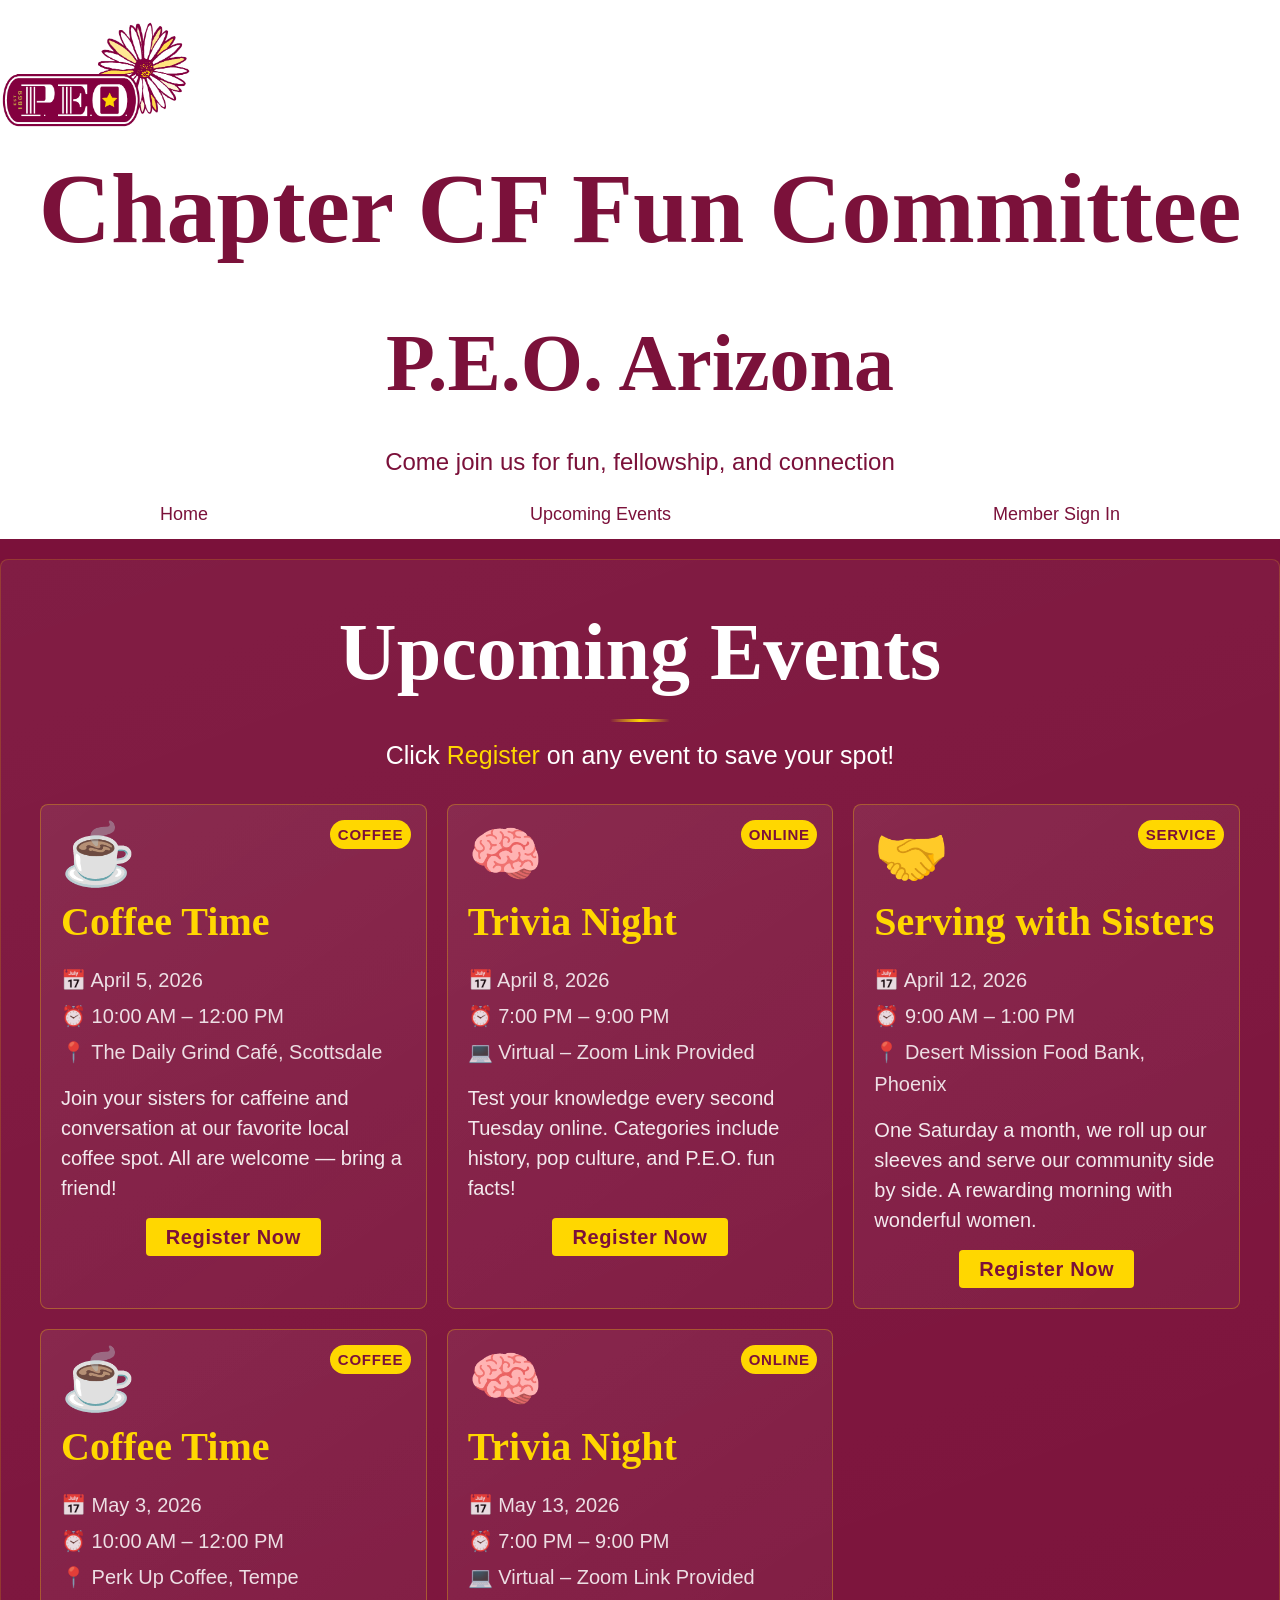
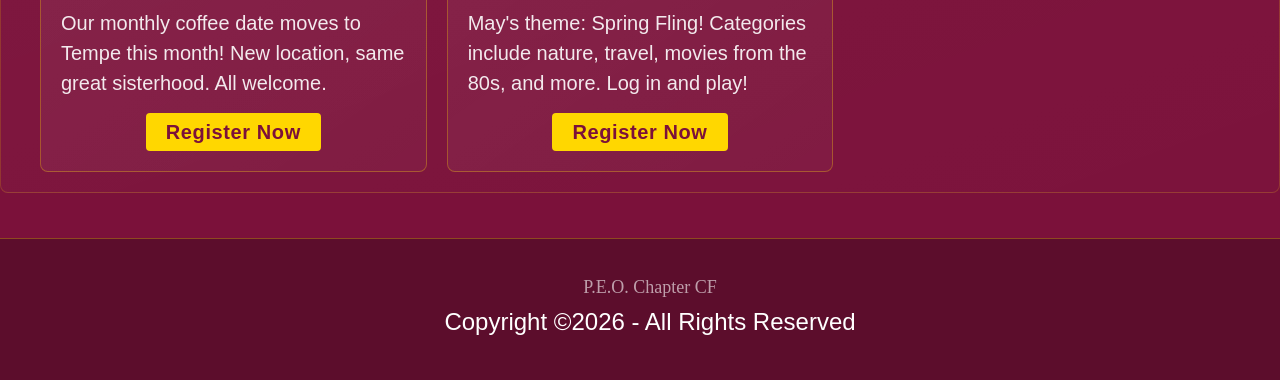
==== events.html @ 6aeb7ad1 "Initial commit" ====
<!DOCTYPE html>
<html lang="en">
    <head>
        <meta charset="utf-8">
        <title>P.E.O. Chapter CF - Events</title>
        <link href="styles.css" rel="stylesheet">
        <link href="events.css" rel="stylesheet">
        <meta author="Susan Davis">
    </head>
    <body>
        <header>
            <img src="Images/P.E.O. Primary Logo - PNG.png" alt="P.E.O. Logo">
            <h1>Chapter CF Fun Committee</h1>
            <h2>P.E.O. Arizona</h2>
            <p>Come join us for fun, fellowship, and connection</p>
            <nav>
                <ul>
                    <li><a href="index.html">Home</a></li>
                    <li><a href="#upcoming">Upcoming Events</a></li>
                    <li><a href="members.html">Member Sign In</a></li>
                </ul>
            </nav>
        </header>

        <main id="eventsMain">
            <section id="upcoming">
                <h2>Upcoming Events</h2>
                <p>Click <strong>Register</strong> on any event to save your spot!</p>

                <div class="events-grid">

                    <!-- Coffee Meetup -->
                    <article class="event-card" id="evt-coffee">
                        <div class="event-badge">Coffee</div>
                        <div class="event-icon">☕</div>
                        <h3>Coffee Time</h3>
                        <div class="event-meta">
                            <span class="event-date">📅 April 5, 2026</span>
                            <span class="event-time">⏰ 10:00 AM – 12:00 PM</span>
                            <span class="event-location">📍 The Daily Grind Café, Scottsdale</span>
                        </div>
                        <p class="event-desc">Join your sisters for caffeine and conversation at our favorite local coffee spot. All are welcome — bring a friend!</p>
                        <button class="register-btn" data-event="Coffee Time – April 5">Register Now</button>
                    </article>

                    <!-- Trivia Night -->
                    <article class="event-card" id="evt-trivia">
                        <div class="event-badge">Online</div>
                        <div class="event-icon">🧠</div>
                        <h3>Trivia Night</h3>
                        <div class="event-meta">
                            <span class="event-date">📅 April 8, 2026</span>
                            <span class="event-time">⏰ 7:00 PM – 9:00 PM</span>
                            <span class="event-location">💻 Virtual – Zoom Link Provided</span>
                        </div>
                        <p class="event-desc">Test your knowledge every second Tuesday online. Categories include history, pop culture, and P.E.O. fun facts!</p>
                        <button class="register-btn" data-event="Trivia Night – April 8">Register Now</button>
                    </article>

                    <!-- Serving Together -->
                    <article class="event-card" id="evt-serving">
                        <div class="event-badge">Service</div>
                        <div class="event-icon">🤝</div>
                        <h3>Serving with Sisters</h3>
                        <div class="event-meta">
                            <span class="event-date">📅 April 12, 2026</span>
                            <span class="event-time">⏰ 9:00 AM – 1:00 PM</span>
                            <span class="event-location">📍 Desert Mission Food Bank, Phoenix</span>
                        </div>
                        <p class="event-desc">One Saturday a month, we roll up our sleeves and serve our community side by side. A rewarding morning with wonderful women.</p>
                        <button class="register-btn" data-event="Serving with Sisters – April 12">Register Now</button>
                    </article>

                    <!-- Coffee Meetup May -->
                    <article class="event-card" id="evt-coffee2">
                        <div class="event-badge">Coffee</div>
                        <div class="event-icon">☕</div>
                        <h3>Coffee Time</h3>
                        <div class="event-meta">
                            <span class="event-date">📅 May 3, 2026</span>
                            <span class="event-time">⏰ 10:00 AM – 12:00 PM</span>
                            <span class="event-location">📍 Perk Up Coffee, Tempe</span>
                        </div>
                        <p class="event-desc">Our monthly coffee date moves to Tempe this month! New location, same great sisterhood. All welcome.</p>
                        <button class="register-btn" data-event="Coffee Time – May 3">Register Now</button>
                    </article>

                    <!-- Trivia Night May -->
                    <article class="event-card" id="evt-trivia2">
                        <div class="event-badge">Online</div>
                        <div class="event-icon">🧠</div>
                        <h3>Trivia Night</h3>
                        <div class="event-meta">
                            <span class="event-date">📅 May 13, 2026</span>
                            <span class="event-time">⏰ 7:00 PM – 9:00 PM</span>
                            <span class="event-location">💻 Virtual – Zoom Link Provided</span>
                        </div>
                        <p class="event-desc">May's theme: Spring Fling! Categories include nature, travel, movies from the 80s, and more. Log in and play!</p>
                        <button class="register-btn" data-event="Trivia Night – May 13">Register Now</button>
                    </article>

                </div>
            </section>
        </main>

        <!-- Registration Modal -->
        <div id="regModal" class="modal-overlay" aria-hidden="true">
            <div class="modal-box" role="dialog" aria-labelledby="modalTitle">
                <button class="modal-close" id="modalClose" aria-label="Close">&times;</button>
                <h2 id="modalTitle">Register for Event</h2>
                <p id="modalEventName" class="modal-event-name"></p>
                <form id="regForm" method="post" action="https://wp.zybooks.com/form-viewer.php">
                    <label for="regName">Name*</label>
                    <input type="text" id="regName" name="regName" required placeholder="First and last name">

                    <label for="regEmail">Email*</label>
                    <input type="email" id="regEmail" name="regEmail" required placeholder="you@domain.com">

                    <label for="regPhone">Phone</label>
                    <input type="tel" id="regPhone" name="regPhone" placeholder="Phone number">

                    <label for="regGuests">Number of Guests (including yourself)*</label>
                    <select id="regGuests" name="regGuests" required>
                        <option value="1" selected>1 – Just me</option>
                        <option value="2">2</option>
                        <option value="3">3</option>
                        <option value="4">4+</option>
                    </select>

                    <label for="regComments">Special notes or questions</label>
                    <textarea id="regComments" name="regComments" placeholder="Anything we should know?"></textarea>

                    <input type="hidden" id="regEventField" name="regEvent" value="">
                    <input type="submit" value="Complete Registration" id="regSubmit">
                </form>
            </div>
        </div>

        <footer>
            <p><span>P.E.O. Chapter CF</span> Copyright &copy;2026 - All Rights Reserved</p>
        </footer>

        <script src="events.js" defer></script>
    </body>
</html>
---- styles.css ----
/* http://meyerweb.com/eric/tools/css/reset/ 
   v2.0 | 20110126
   License: none (public domain)
*/

html, body, div, span, applet, object, iframe,
h1, h2, h3, h4, h5, h6, p, blockquote, pre,
a, abbr, acronym, address, big, cite, code,
del, dfn, em, img, ins, kbd, q, s, samp,
small, strike, strong, sub, sup, tt, var,
b, u, i, center,
dl, dt, dd, ol, ul, li,
fieldset, form, label, legend,
table, caption, tbody, tfoot, thead, tr, th, td,
article, aside, canvas, details, embed, 
figure, figcaption, footer, header, hgroup, 
menu, nav, output, ruby, section, summary,
time, mark, audio, video {
	margin: 0;
	padding: 0;
	border: 0;
	font-size: 100%;
	font: inherit;
	vertical-align: baseline;
}
/* HTML5 display-role reset for older browsers */
article, aside, details, figcaption, figure, 
footer, header, hgroup, menu, nav, section {
	display: block;
}
body {
	line-height: 1;
}
ol, ul {
	list-style: none;
}
blockquote, q {
	quotes: none;
}
blockquote:before, blockquote:after,
q:before, q:after {
	content: '';
	content: none;
}
table {
	border-collapse: collapse;
	border-spacing: 0;
}
body {
    line-height: 1;
}
ol, ul {
    list-style: none;
}
blockquote, q {
    quotes: none;
}
blockquote:before, blockquote:after,
q:before, q:after {
    content: '';
    content: none;
}
table {
    border-collapse: collapse;
    border-spacing: 0;
}

/*---------- CUSTOM CSS STYLES ----------*/
:root {
    font-size: 10px;
    --header-fonts: 'Georgia', 'Times New Roman', serif;
    --body-fonts: 'Arial', sans-serif;
    --burgundy: #7B113A;
    --gold: #FFD700;
    --lt-burgundy: #A8415B;
    --yellow: #FFF8BA;
    --black: #000000;
    --white: #ffffff;
}

/*---------- SMALL SCREEN / GLOBAL STYLES ----------*/

body {
    font-family: var(--body-fonts);
    background-color: light-dark(var(--burgundy), var(--black));
    color: light-dark(var(--white), var(--lt-burgundy));
    box-sizing: border-box;
    text-align: center;
    line-height: 1.6;
}

header {
    background-color: var(--white);
    color: var(--burgundy);
    padding: 2rem 0 0 0;
}

/* Decorative divider between tagline and nav */
.header-divider {
    display: flex;
    align-items: center;
    justify-content: center;
    gap: 1.2rem;
    margin: 1.2rem auto 0 auto;
    padding: 0 2rem;
    color: var(--lt-burgundy);
    font-size: 2rem;
}

.header-divider::before,
.header-divider::after {
    content: '';
    flex: 1;
    height: 1px;
    background: linear-gradient(to right, transparent, var(--lt-burgundy), transparent);
}

/* Gold underline accent on section headings inside main */
main section h2 {
    position: relative;
    display: inline-block;
    padding-bottom: 0.6rem;
    margin-bottom: 0.5rem;
}

main section h2::after {
    content: '';
    position: absolute;
    bottom: 0;
    left: 50%;
    transform: translateX(-50%);
    width: 6rem;
    height: 3px;
    background: linear-gradient(to right, transparent, var(--gold), transparent);
    border-radius: 2px;
}

main, footer{
    padding: 1rem;
    width: calc(100% - 2rem);
}

h1, h2, h3{
    font-family: var(--header-fonts);
    font-weight: bold;
    text-align: center;
    padding: 0 1rem;
}

h1 {
    font-size: 10rem;
    margin: 0 0 1rem 0;
}

h2{
    font-size: 8rem;
    margin: 0.75rem 0.25rem;
}

h3{
    font-size: 5rem;
    margin: 2rem 0.25rem 1rem 0.25rem;
}

nav{
    width: 100%;
    margin: 0 auto;
    border-top: 1px solid var(--lt-burgundy);
}

    nav ul {
        display: flex;
        flex-wrap: wrap;
        justify-content: center;
        width: 100%;
        padding: 4px 0;
        gap: 2px;
    }

    nav ul li {
        flex: 1 1 auto;
        min-width: 10rem;
    }


a{
    font-family: var(--body-fonts);
    font-size:  2rem;
    text-align: center;
    text-decoration: none;
}

nav a {
    display: block;
    color: var(--burgundy);
    padding: 0.6rem 0.4rem;
    font-size: 1.8rem;
    border-radius: 3px;
    transition: background-color 0.18s, color 0.18s;
}

nav a:hover, nav a:focus {
    background-color: var(--burgundy);
    color: var(--gold);
}

li a:first-of-type{
    border-top: none;
}

main {
    width: 100%;
    margin: 1rem auto;
    padding: 1rem 0;
    background-color: var(--burgundy);
}

img{
    display: block;
    align-items: left;
    width: 15%;
    height: 15%;
}

main a{
    background-color: var(--white);
    color: var(--burgundy);
    text-decoration: none;
    margin: 0 auto;
}

main a:hover {
    background-color: var(--burgundy);
    color: var(--gold);
}

section {
    background: linear-gradient(160deg, rgba(255,255,255,0.05) 0%, rgba(255,255,255,0.01) 100%);
    border: 1px solid rgba(255,215,0,0.18);
    border-radius: 8px;
    padding: 2.5rem 1.5rem;
    margin: 1rem auto;
}
/*---------- GAMES INTRO ----------*/

#gamesIntro {
    border: none;
    background: none;
    padding: 2rem 1rem 0.5rem;
}

#gamesIntro h2::after {
    width: 10rem;
}

#gamesIntro p {
    font-size: 2.6rem;
    color: rgba(255,255,255,0.88);
}

/*---------- GAME STYLES ----------*/

button {
    font-family: var(--body-fonts);
    font-size: 2rem;
    background-color: var(--white);
    color: var(--burgundy);
    border: none;
    padding: 0.75rem 2rem;
    margin: 1rem auto 0 auto;
    cursor: pointer;
    display: block;
    transition: background-color 0.2s, color 0.2s;
}

button:hover, button:focus {
    background-color: var(--burgundy);
    color: var(--gold);
}

/* Snake Eyes dice */
#random1, #random2 {
    display: inline-block;
    font-size: 8rem;
    line-height: 1;
    padding: 0 1rem;
    text-align: center;
}

#snakeEyesMsg {
    text-align: center;
    margin: 0.5rem auto;
    height: 1.5em;
    font-size: 3rem;
}

/* Magic 8-Ball */
#eightBall {
    width: 12rem;
    height: 12rem;
    background: radial-gradient(circle at 35% 35%, #444, #000);
    border-radius: 50%;
    color: var(--gold);
    font-family: var(--header-fonts);
    font-size: 6rem;
    font-weight: bold;
    line-height: 12rem;
    margin: 1rem auto;
    box-shadow: 0 4px 20px rgba(0,0,0,0.6);
    transition: transform 0.1s;
}

#eightBall.shaking {
    animation: shake 0.6s ease;
}

@keyframes shake {
    0%,100% { transform: rotate(0deg); }
    20%      { transform: rotate(-12deg) scale(1.05); }
    40%      { transform: rotate(12deg) scale(1.05); }
    60%      { transform: rotate(-8deg); }
    80%      { transform: rotate(8deg); }
}

#eightBallAnswer {
    font-size: 3rem !important;
    min-height: 2em;
    padding: 0.5rem !important;
}

/* Number Guessing */
#guessInput {
    display: block;
    width: 12rem;
    margin: 1rem auto;
    text-align: center;
    font-size: 3rem;
    height: 3.5rem;
    background-color: var(--white);
    border: 2px solid var(--gold);
    color: var(--black);
}

#guessResult, #guessCount {
    font-size: 2.5rem !important;
    min-height: 1.5em;
    padding: 0.25rem !important;
}

.game-btns {
    display: flex;
    justify-content: center;
    gap: 1rem;
    flex-wrap: wrap;
}

.game-btns button {
    margin: 0.5rem 0;
}

/* Coin Flip */
#coin {
    font-size: 9rem;
    line-height: 1;
    margin: 1rem auto;
    display: block;
    text-align: center;
}

#coin.flipping {
    animation: coinSpin 0.6s ease;
}

@keyframes coinSpin {
    0%   { transform: rotateY(0deg) scale(1); }
    50%  { transform: rotateY(540deg) scale(1.2); }
    100% { transform: rotateY(1080deg) scale(1); }
}

#coinResult {
    font-size: 3rem !important;
    min-height: 1.5em;
    padding: 0.25rem !important;
}

#coinScore {
    font-size: 2rem !important;
    color: rgba(255,255,255,0.75);
    padding: 0.5rem !important;
}
#contact {
    width: 100%;
    margin: 2rem auto 0 auto;
}

p {
    font-size: 2.4rem;
    line-height: 1.7;
    padding: 0.75rem 1rem;
    margin: 0 auto;
    max-width: 70ch;
}

/* ---- Contact Form ---- */
#contact h2 {
    margin-bottom: 0.5rem;
}

#contact > h3 {
    font-size: 3rem;
    font-family: var(--body-fonts);
    font-weight: normal;
    color: rgba(255,255,255,0.85);
    margin-bottom: 0.25rem;
}

#contact > p {
    font-size: 2rem;
    color: rgba(255,255,255,0.6);
    font-style: italic;
    padding: 0.25rem 1rem 1.5rem;
}

form {
    margin: 0 auto;
    max-width: 800px;
}

form div {
    background: rgba(0,0,0,0.15);
    border: 1px solid rgba(255,215,0,0.2);
    border-radius: 6px;
    padding: 2rem;
    margin-bottom: 1.5rem;
    text-align: left;
}

label {
    display: block;
    font-family: var(--body-fonts);
    font-size: 2rem;
    font-weight: bold;
    color: var(--gold);
    margin-top: 1.5rem;
    margin-bottom: 0.4rem;
    width: 100%;
    letter-spacing: 0.03em;
}

label:first-child {
    margin-top: 0;
}

input[type=text],
input[type=email],
input[type=tel],
select,
textarea {
    display: block;
    width: 100%;
    box-sizing: border-box;
    font-family: var(--body-fonts);
    font-size: 2rem;
    color: var(--black);
    background-color: var(--white);
    border: 2px solid transparent;
    border-bottom: 2px solid var(--yellow);
    padding: 0.6rem 0.8rem;
    border-radius: 4px;
    outline: none;
    transition: border-color 0.2s, box-shadow 0.2s;
}

input[type=text]:focus,
input[type=email]:focus,
input[type=tel]:focus,
select:focus,
textarea:focus {
    border-color: var(--gold);
    box-shadow: 0 0 0 2px rgba(255,215,0,0.25);
}

select {
    height: 4rem;
    cursor: pointer;
}

textarea {
    height: 8rem;
    resize: vertical;
    line-height: 1.5;
}

fieldset {
    border: 1px solid rgba(255,215,0,0.3);
    border-radius: 4px;
    padding: 1.25rem 1.5rem;
    margin-top: 1.5rem;
    width: 100%;
    box-sizing: border-box;
}

legend {
    font-family: var(--body-fonts);
    font-size: 2rem;
    font-weight: bold;
    color: var(--gold);
    padding: 0 0.5rem;
    letter-spacing: 0.03em;
}

.radio-group {
    display: flex;
    gap: 3rem;
    margin-top: 1rem;
    align-items: center;
    flex-wrap: wrap;
}

.radio-group input[type=radio] {
    display: inline-block;
    width: auto;
    height: auto;
    margin: 0;
    accent-color: var(--gold);
    cursor: pointer;
}

.radio-group label {
    display: inline-block;
    font-size: 2rem;
    font-weight: normal;
    color: var(--white);
    margin: 0 0 0 0.5rem;
    width: auto;
    cursor: pointer;
    letter-spacing: normal;
}

input[type=submit] {
    font-family: var(--body-fonts);
    font-size: 2rem;
    font-weight: bold;
    letter-spacing: 0.05em;
    display: block;
    width: 100%;
    background-color: var(--gold);
    color: var(--burgundy);
    border: none;
    padding: 1.25rem;
    margin-top: 1rem;
    border-radius: 4px;
    cursor: pointer;
    text-align: center;
    transition: background-color 0.2s, color 0.2s, transform 0.1s;
}

input[type=submit]:hover,
input[type=submit]:focus {
    background-color: var(--white);
    color: var(--burgundy);
    transform: translateY(-1px);
}

footer {
    text-align: center;
    background-color: rgba(0,0,0,0.25);
    border-top: 1px solid rgba(255,215,0,0.3);
    padding: 2rem 1rem 3rem;
    margin-top: 2rem;
    width: 100%;
}

footer .footer-motto {
    font-family: var(--header-fonts);
    font-style: italic;
    font-size: 2.4rem;
    color: var(--gold);
    margin-bottom: 1.2rem;
    letter-spacing: 0.04em;
}

footer .footer-divider {
    width: 6rem;
    height: 1px;
    background: linear-gradient(to right, transparent, rgba(255,215,0,0.5), transparent);
    margin: 1rem auto;
    border: none;
}

footer span {
    display: block;
    font-size: 1.8rem;
    font-family: var(--header-fonts);
    color: rgba(255,255,255,0.6);
    margin-top: 0.5rem;
}



/*---------- MEDIUM SCREEN STYLES ----------*/
@media screen and (min-width: 525px){
    nav{
        border: none;
    }

    nav ul {
        justify-content: center;
    }
}

/*---------- LARGE SCREEN STYLES ----------*/
@media screen and (min-width: 800px) {
    main {
        display: block;
        padding: 1.5rem;
    }

    /* Games intro — full width, centered */
    #gamesIntro {
        max-width: 700px;
        margin: 0 auto 1.5rem auto;
        border: none;
        background: none;
    }

    /* 2-column grid for the four game cards */
    .games-grid {
        display: grid;
        grid-template-columns: 1fr 1fr;
        gap: 1.5rem;
        margin-bottom: 2rem;
    }

    .games-grid section {
        margin: 0;
    }

    section {
        margin: 0 0 1.5rem 0;
    }

    form {
        display: block;
        margin: 0 auto;
        max-width: 800px;
    }

    form div {
        padding: 2rem;
    }

    .radio-group {
        gap: 4rem;
    }

    #mySubmit {
        width: auto;
        min-width: 200px;
        padding: 1.25rem 4rem;
        margin-left: auto;
    }
}
---- events.css ----
/* ========== EVENTS PAGE STYLES ========== */

#eventsMain {
    width: 100%;
    margin: 1rem auto;
    padding: 1rem 0;
    background-color: var(--burgundy);
}

#upcoming {
    padding: 2rem 1rem;
}

#upcoming > p {
    font-size: 2.5rem;
    margin-bottom: 2rem;
}

#upcoming > p strong {
    color: var(--gold);
}

/* ---- Events Grid ---- */
.events-grid {
    display: grid;
    grid-template-columns: 1fr;
    gap: 2rem;
    max-width: 1200px;
    margin: 0 auto;
    padding: 0 1rem;
}

/* ---- Event Card ---- */
.event-card {
    background: linear-gradient(145deg, rgba(255,255,255,0.07) 0%, rgba(255,255,255,0.03) 100%);
    border: 1px solid rgba(255, 215, 0, 0.3);
    border-radius: 8px;
    padding: 2rem;
    position: relative;
    text-align: left;
    transition: transform 0.2s ease, border-color 0.2s ease, box-shadow 0.2s ease;
}

.event-card:hover {
    transform: translateY(-3px);
    border-color: var(--gold);
    box-shadow: 0 6px 24px rgba(0,0,0,0.4);
}

.event-badge {
    position: absolute;
    top: 1.5rem;
    right: 1.5rem;
    background-color: var(--gold);
    color: var(--burgundy);
    font-family: var(--body-fonts);
    font-size: 1.5rem;
    font-weight: bold;
    padding: 0.25rem 0.75rem;
    border-radius: 20px;
    letter-spacing: 0.05em;
    text-transform: uppercase;
}

.event-icon {
    font-size: 6rem;
    margin-bottom: 0.5rem;
    line-height: 1;
}

.event-card h3 {
    text-align: left;
    font-size: 4.5rem;
    margin: 0.5rem 0 1rem 0;
    color: var(--gold);
    padding: 0;
}

.event-meta {
    display: flex;
    flex-direction: column;
    gap: 0.4rem;
    margin-bottom: 1.5rem;
}

.event-meta span {
    font-family: var(--body-fonts);
    font-size: 2rem;
    color: rgba(255,255,255,0.85);
}

.event-desc {
    font-size: 2rem !important;
    color: rgba(255,255,255,0.9);
    line-height: 1.5;
    margin-bottom: 1.5rem !important;
    padding: 0 !important;
}

/* ---- Register Button ---- */
.register-btn {
    font-family: var(--body-fonts);
    font-size: 2rem;
    background-color: var(--gold);
    color: var(--burgundy);
    border: none;
    padding: 0.75rem 2rem;
    border-radius: 4px;
    cursor: pointer;
    font-weight: bold;
    letter-spacing: 0.03em;
    transition: background-color 0.2s ease, color 0.2s ease, transform 0.1s ease;
}

.register-btn:hover, .register-btn:focus {
    background-color: var(--white);
    color: var(--burgundy);
    transform: scale(1.03);
    outline: 2px solid var(--gold);
}

/* ---- Modal Overlay ---- */
.modal-overlay {
    display: none;
    position: fixed;
    inset: 0;
    background: rgba(0,0,0,0.75);
    z-index: 1000;
    align-items: center;
    justify-content: center;
    padding: 1rem;
}

.modal-overlay.active {
    display: flex;
}

.modal-box {
    background-color: var(--burgundy);
    border: 2px solid var(--gold);
    border-radius: 8px;
    padding: 3rem 2.5rem;
    width: 100%;
    max-width: 560px;
    max-height: 90vh;
    overflow-y: auto;
    position: relative;
    text-align: left;
}

.modal-close {
    position: absolute;
    top: 1rem;
    right: 1.5rem;
    background: none;
    border: none;
    color: var(--white);
    font-size: 5rem;
    line-height: 1;
    cursor: pointer;
    transition: color 0.2s;
}

.modal-close:hover {
    color: var(--gold);
}

.modal-box h2 {
    color: var(--gold);
    font-size: 5rem;
    margin-bottom: 0.5rem;
    padding: 0;
}

.modal-event-name {
    font-size: 2.5rem !important;
    color: rgba(255,255,255,0.8);
    font-style: italic;
    margin-bottom: 2rem !important;
    padding: 0 !important;
    border-bottom: 1px solid rgba(255,215,0,0.3);
    padding-bottom: 1rem !important;
}

.modal-box label {
    font-size: 2rem;
    color: var(--white);
    margin-top: 1.5rem;
    display: block;
    width: 100%;
}

.modal-box input[type=text],
.modal-box input[type=email],
.modal-box input[type=tel],
.modal-box select,
.modal-box textarea {
    display: block;
    width: 100%;
    background-color: var(--white);
    border: 2px solid var(--yellow);
    font-size: 2rem;
    box-sizing: border-box;
    margin-top: 0.25rem;
}

.modal-box input[type=text],
.modal-box input[type=email],
.modal-box input[type=tel] {
    height: 2.5rem;
}

.modal-box select {
    height: 3rem;
}

.modal-box textarea {
    height: 5rem;
    resize: vertical;
}

#regSubmit {
    font-family: var(--body-fonts);
    font-size: 2rem;
    display: block;
    width: 100%;
    background-color: var(--gold);
    color: var(--burgundy);
    font-weight: bold;
    padding: 1rem;
    margin-top: 2rem;
    border: none;
    border-radius: 4px;
    cursor: pointer;
    transition: background-color 0.2s, color 0.2s;
}

#regSubmit:hover, #regSubmit:focus {
    background-color: var(--white);
    color: var(--burgundy);
}

/* ========== MEDIUM SCREENS ========== */
@media screen and (min-width: 525px) {
    .events-grid {
        grid-template-columns: 1fr 1fr;
    }
}

/* ========== LARGE SCREENS ========== */
@media screen and (min-width: 800px) {
    #eventsMain {
        display: block;
    }

    .events-grid {
        grid-template-columns: 1fr 1fr 1fr;
    }

    .event-card h3 {
        font-size: 4rem;
    }
}
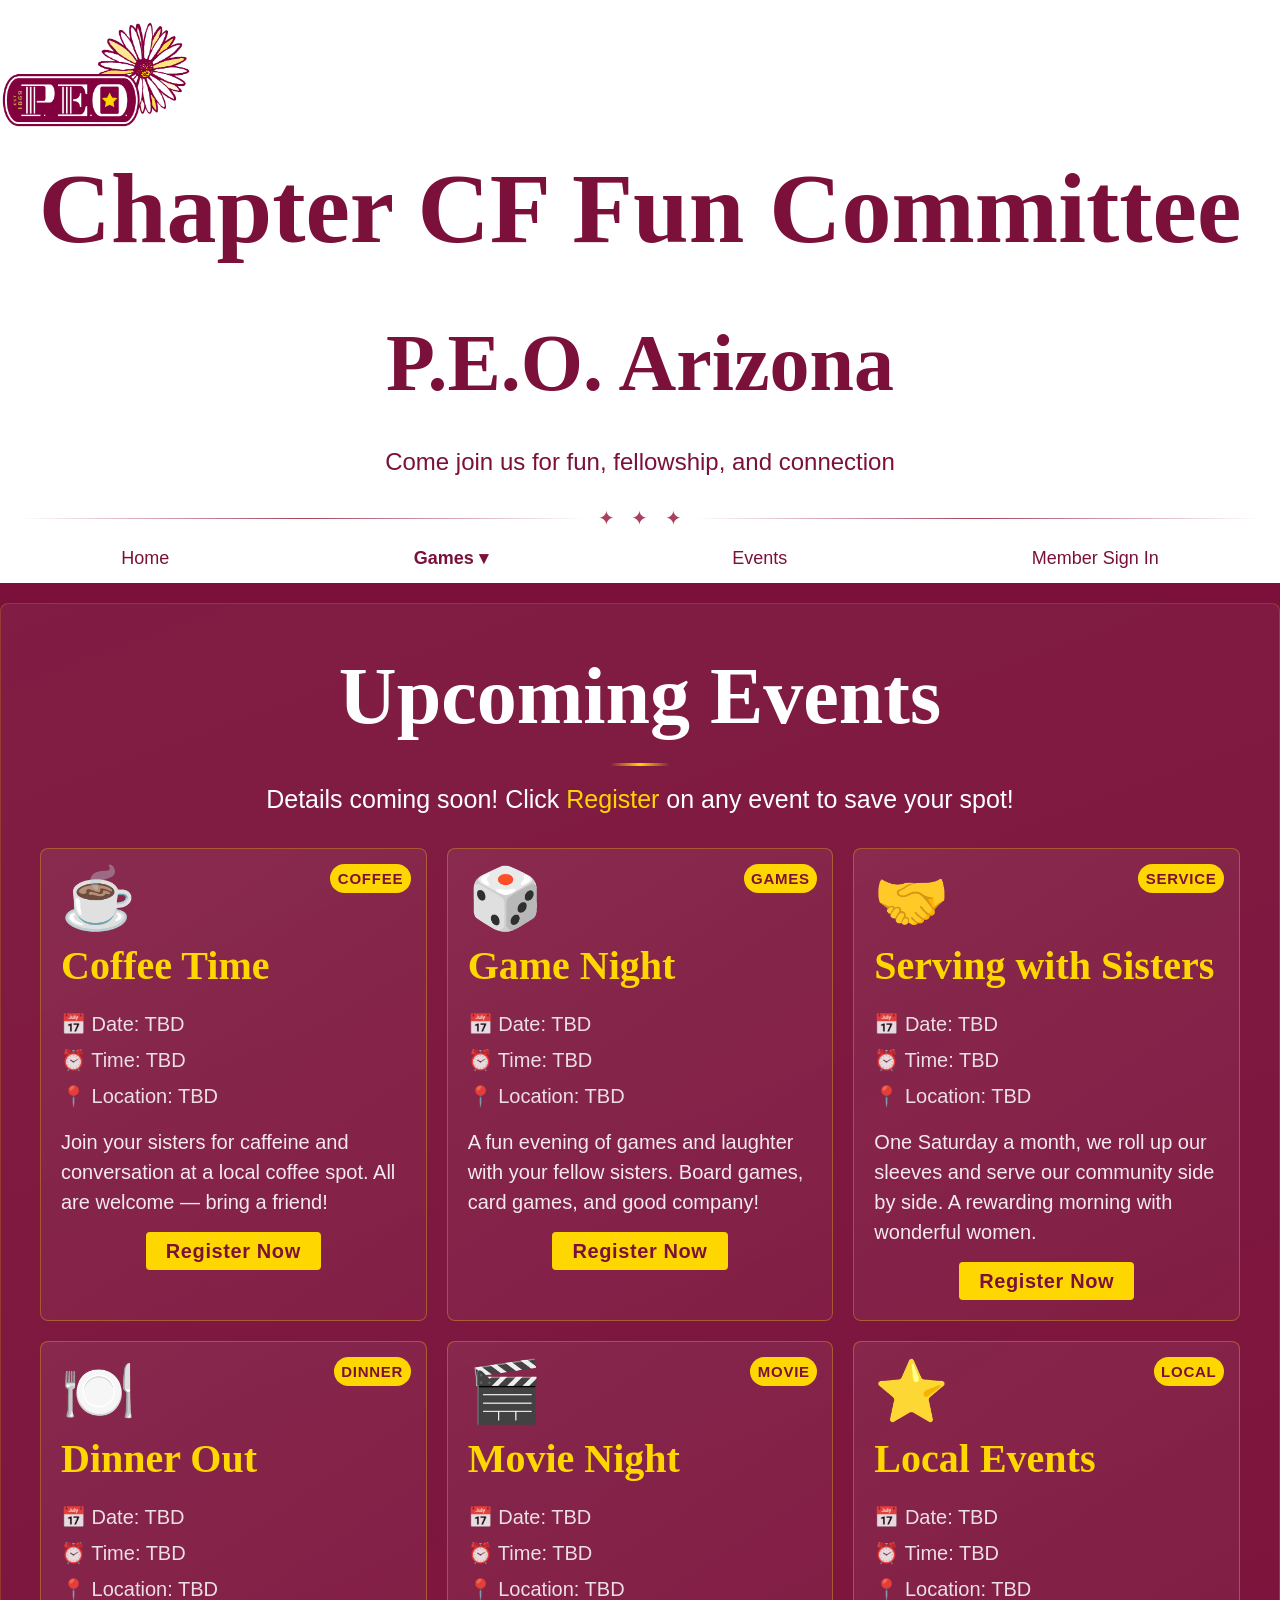
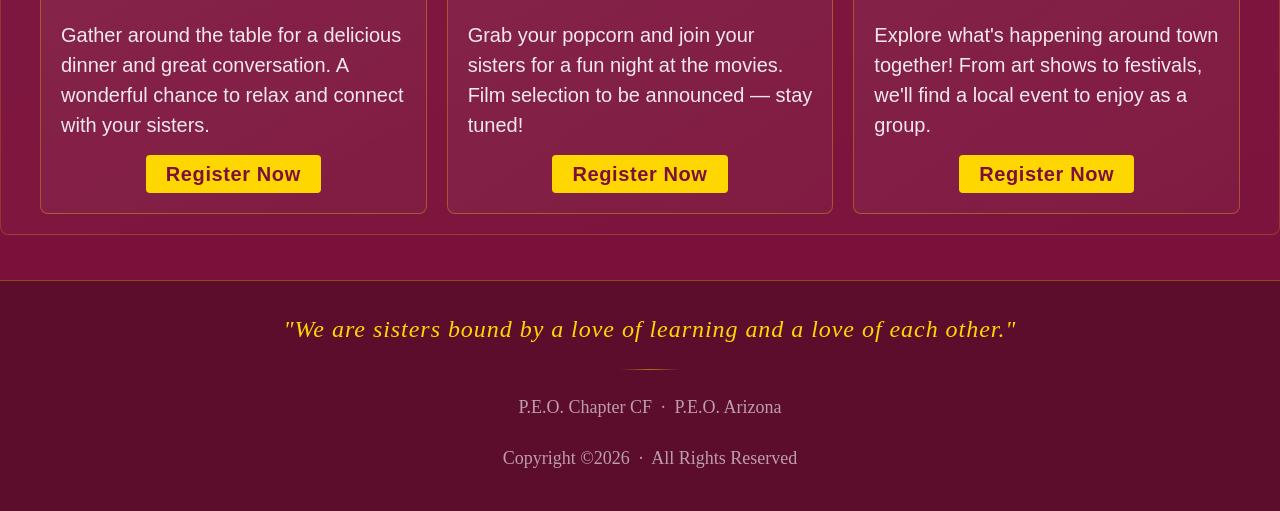
==== commit 74f9c966: "PEO Updates" ====
--- a/events.html
+++ b/events.html
@@ -13,10 +13,23 @@
             <h1>Chapter CF Fun Committee</h1>
             <h2>P.E.O. Arizona</h2>
             <p>Come join us for fun, fellowship, and connection</p>
-            <nav>
+            <div class="header-divider" aria-hidden="true">✦ &nbsp; ✦ &nbsp; ✦</div>
+                        <nav>
                 <ul>
                     <li><a href="index.html">Home</a></li>
-                    <li><a href="#upcoming">Upcoming Events</a></li>
+                    <li class="nav-dropdown">
+                        <a href="index.html#gamesIntro" class="nav-parent">Games ▾</a>
+                        <ul class="nav-submenu">
+                            <li><a href="index.html#snakeEyes">Snake Eyes</a></li>
+                            <li><a href="index.html#magic8">Magic 8-Ball</a></li>
+                            <li><a href="index.html#guessing">Number Guess</a></li>
+                            <li><a href="index.html#coinFlip">Coin Flip</a></li>
+                            <li><a href="index.html#sudoku">Sudoku</a></li>
+                            <li><a href="mahjong.html">Mahjong</a></li>
+                            <li><a href="chess.html">Chess</a></li>
+                        </ul>
+                    </li>
+                    <li><a href="events.html">Events</a></li>
                     <li><a href="members.html">Member Sign In</a></li>
                 </ul>
             </nav>
@@ -25,36 +38,36 @@
         <main id="eventsMain">
             <section id="upcoming">
                 <h2>Upcoming Events</h2>
-                <p>Click <strong>Register</strong> on any event to save your spot!</p>
+                <p>Details coming soon! Click <strong>Register</strong> on any event to save your spot!</p>
 
                 <div class="events-grid">
 
-                    <!-- Coffee Meetup -->
+                    <!-- Coffee Time -->
                     <article class="event-card" id="evt-coffee">
                         <div class="event-badge">Coffee</div>
                         <div class="event-icon">☕</div>
                         <h3>Coffee Time</h3>
                         <div class="event-meta">
-                            <span class="event-date">📅 April 5, 2026</span>
-                            <span class="event-time">⏰ 10:00 AM – 12:00 PM</span>
-                            <span class="event-location">📍 The Daily Grind Café, Scottsdale</span>
+                            <span class="event-date">📅 Date: TBD</span>
+                            <span class="event-time">⏰ Time: TBD</span>
+                            <span class="event-location">📍 Location: TBD</span>
                         </div>
-                        <p class="event-desc">Join your sisters for caffeine and conversation at our favorite local coffee spot. All are welcome — bring a friend!</p>
-                        <button class="register-btn" data-event="Coffee Time – April 5">Register Now</button>
+                        <p class="event-desc">Join your sisters for caffeine and conversation at a local coffee spot. All are welcome — bring a friend!</p>
+                        <button class="register-btn" data-event="Coffee Time">Register Now</button>
                     </article>
 
-                    <!-- Trivia Night -->
-                    <article class="event-card" id="evt-trivia">
-                        <div class="event-badge">Online</div>
-                        <div class="event-icon">🧠</div>
-                        <h3>Trivia Night</h3>
+                    <!-- Game Night -->
+                    <article class="event-card" id="evt-gamenight">
+                        <div class="event-badge">Games</div>
+                        <div class="event-icon">🎲</div>
+                        <h3>Game Night</h3>
                         <div class="event-meta">
-                            <span class="event-date">📅 April 8, 2026</span>
-                            <span class="event-time">⏰ 7:00 PM – 9:00 PM</span>
-                            <span class="event-location">💻 Virtual – Zoom Link Provided</span>
+                            <span class="event-date">📅 Date: TBD</span>
+                            <span class="event-time">⏰ Time: TBD</span>
+                            <span class="event-location">📍 Location: TBD</span>
                         </div>
-                        <p class="event-desc">Test your knowledge every second Tuesday online. Categories include history, pop culture, and P.E.O. fun facts!</p>
-                        <button class="register-btn" data-event="Trivia Night – April 8">Register Now</button>
+                        <p class="event-desc">A fun evening of games and laughter with your fellow sisters. Board games, card games, and good company!</p>
+                        <button class="register-btn" data-event="Game Night">Register Now</button>
                     </article>
 
                     <!-- Serving Together -->
@@ -63,40 +76,54 @@
                         <div class="event-icon">🤝</div>
                         <h3>Serving with Sisters</h3>
                         <div class="event-meta">
-                            <span class="event-date">📅 April 12, 2026</span>
-                            <span class="event-time">⏰ 9:00 AM – 1:00 PM</span>
-                            <span class="event-location">📍 Desert Mission Food Bank, Phoenix</span>
+                            <span class="event-date">📅 Date: TBD</span>
+                            <span class="event-time">⏰ Time: TBD</span>
+                            <span class="event-location">📍 Location: TBD</span>
                         </div>
                         <p class="event-desc">One Saturday a month, we roll up our sleeves and serve our community side by side. A rewarding morning with wonderful women.</p>
-                        <button class="register-btn" data-event="Serving with Sisters – April 12">Register Now</button>
+                        <button class="register-btn" data-event="Serving with Sisters">Register Now</button>
                     </article>
 
-                    <!-- Coffee Meetup May -->
-                    <article class="event-card" id="evt-coffee2">
-                        <div class="event-badge">Coffee</div>
-                        <div class="event-icon">☕</div>
-                        <h3>Coffee Time</h3>
+                    <!-- Dinner -->
+                    <article class="event-card" id="evt-dinner">
+                        <div class="event-badge">Dinner</div>
+                        <div class="event-icon">🍽️</div>
+                        <h3>Dinner Out</h3>
                         <div class="event-meta">
-                            <span class="event-date">📅 May 3, 2026</span>
-                            <span class="event-time">⏰ 10:00 AM – 12:00 PM</span>
-                            <span class="event-location">📍 Perk Up Coffee, Tempe</span>
+                            <span class="event-date">📅 Date: TBD</span>
+                            <span class="event-time">⏰ Time: TBD</span>
+                            <span class="event-location">📍 Location: TBD</span>
                         </div>
-                        <p class="event-desc">Our monthly coffee date moves to Tempe this month! New location, same great sisterhood. All welcome.</p>
-                        <button class="register-btn" data-event="Coffee Time – May 3">Register Now</button>
+                        <p class="event-desc">Gather around the table for a delicious dinner and great conversation. A wonderful chance to relax and connect with your sisters.</p>
+                        <button class="register-btn" data-event="Dinner Out">Register Now</button>
                     </article>
 
-                    <!-- Trivia Night May -->
-                    <article class="event-card" id="evt-trivia2">
-                        <div class="event-badge">Online</div>
-                        <div class="event-icon">🧠</div>
-                        <h3>Trivia Night</h3>
+                    <!-- Movie -->
+                    <article class="event-card" id="evt-movie">
+                        <div class="event-badge">Movie</div>
+                        <div class="event-icon">🎬</div>
+                        <h3>Movie Night</h3>
                         <div class="event-meta">
-                            <span class="event-date">📅 May 13, 2026</span>
-                            <span class="event-time">⏰ 7:00 PM – 9:00 PM</span>
-                            <span class="event-location">💻 Virtual – Zoom Link Provided</span>
+                            <span class="event-date">📅 Date: TBD</span>
+                            <span class="event-time">⏰ Time: TBD</span>
+                            <span class="event-location">📍 Location: TBD</span>
                         </div>
-                        <p class="event-desc">May's theme: Spring Fling! Categories include nature, travel, movies from the 80s, and more. Log in and play!</p>
-                        <button class="register-btn" data-event="Trivia Night – May 13">Register Now</button>
+                        <p class="event-desc">Grab your popcorn and join your sisters for a fun night at the movies. Film selection to be announced — stay tuned!</p>
+                        <button class="register-btn" data-event="Movie Night">Register Now</button>
+                    </article>
+
+                    <!-- Local Events -->
+                    <article class="event-card" id="evt-local">
+                        <div class="event-badge">Local</div>
+                        <div class="event-icon">⭐</div>
+                        <h3>Local Events</h3>
+                        <div class="event-meta">
+                            <span class="event-date">📅 Date: TBD</span>
+                            <span class="event-time">⏰ Time: TBD</span>
+                            <span class="event-location">📍 Location: TBD</span>
+                        </div>
+                        <p class="event-desc">Explore what's happening around town together! From art shows to festivals, we'll find a local event to enjoy as a group.</p>
+                        <button class="register-btn" data-event="Local Events">Register Now</button>
                     </article>
 
                 </div>
@@ -137,7 +164,10 @@
         </div>
 
         <footer>
-            <p><span>P.E.O. Chapter CF</span> Copyright &copy;2026 - All Rights Reserved</p>
+            <p class="footer-motto">"We are sisters bound by a love of learning and a love of each other."</p>
+            <hr class="footer-divider" aria-hidden="true">
+            <p><span>P.E.O. Chapter CF &nbsp;·&nbsp; P.E.O. Arizona</span></p>
+            <p><span>Copyright &copy;2026 &nbsp;·&nbsp; All Rights Reserved</span></p>
         </footer>
 
         <script src="events.js" defer></script>
--- a/styles.css
+++ b/styles.css
@@ -162,25 +162,87 @@
     margin: 2rem 0.25rem 1rem 0.25rem;
 }
 
-nav{
+nav {
     width: 100%;
     margin: 0 auto;
     border-top: 1px solid var(--lt-burgundy);
 }
 
-    nav ul {
-        display: flex;
-        flex-wrap: wrap;
-        justify-content: center;
-        width: 100%;
-        padding: 4px 0;
-        gap: 2px;
-    }
-
-    nav ul li {
-        flex: 1 1 auto;
-        min-width: 10rem;
-    }
+nav > ul {
+    display: flex;
+    flex-wrap: wrap;
+    justify-content: center;
+    width: 100%;
+    padding: 4px 0;
+    gap: 2px;
+    list-style: none;
+}
+
+nav > ul > li {
+    flex: 1 1 auto;
+    min-width: 10rem;
+    position: relative;
+}
+
+/* Dropdown trigger */
+.nav-dropdown > .nav-parent {
+    display: block;
+    color: var(--burgundy);
+    padding: 0.6rem 0.4rem;
+    font-size: 1.8rem;
+    font-weight: bold;
+    border-radius: 3px;
+    cursor: pointer;
+    transition: background-color 0.18s, color 0.18s;
+}
+
+.nav-dropdown:hover > .nav-parent,
+.nav-dropdown:focus-within > .nav-parent {
+    background-color: var(--burgundy);
+    color: var(--gold);
+}
+
+/* Submenu */
+.nav-submenu {
+    display: none;
+    position: absolute;
+    top: 100%;
+    left: 50%;
+    transform: translateX(-50%);
+    background-color: var(--white);
+    border: 1px solid rgba(123,17,58,0.3);
+    border-radius: 6px;
+    box-shadow: 0 6px 20px rgba(0,0,0,0.25);
+    min-width: 16rem;
+    z-index: 100;
+    list-style: none;
+    padding: 0.4rem 0;
+}
+
+.nav-dropdown:hover .nav-submenu,
+.nav-dropdown:focus-within .nav-submenu {
+    display: block;
+}
+
+.nav-submenu li a {
+    display: block;
+    color: var(--burgundy);
+    font-size: 1.8rem;
+    padding: 0.6rem 1.4rem;
+    text-align: left;
+    border-radius: 0;
+    white-space: nowrap;
+    transition: background-color 0.15s, color 0.15s;
+}
+
+.nav-submenu li a:hover,
+.nav-submenu li a:focus {
+    background-color: var(--burgundy);
+    color: var(--gold);
+}
+
+.nav-submenu li:first-child a { border-radius: 6px 6px 0 0; }
+.nav-submenu li:last-child  a { border-radius: 0 0 6px 6px; }
 
 
 a{
@@ -381,6 +443,200 @@
     font-size: 3rem !important;
     min-height: 1.5em;
     padding: 0.25rem !important;
+}
+
+
+
+/* ---- Hangman ---- */
+#hangmanDrawing {
+    margin: 0.5rem auto;
+    width: 12rem;
+}
+
+#hangmanSvg {
+    width: 100%;
+    height: auto;
+    color: var(--white);
+    display: block;
+}
+
+#hangmanWord {
+    display: flex;
+    justify-content: center;
+    flex-wrap: wrap;
+    gap: 0.6rem;
+    margin: 1rem auto 0.5rem;
+}
+
+.hm-letter {
+    display: inline-block;
+    width: 2.8rem;
+    height: 3.2rem;
+    border-bottom: 3px solid var(--gold);
+    text-align: center;
+    font-size: 2.4rem;
+    font-family: var(--header-fonts);
+    font-weight: bold;
+    color: var(--white);
+    line-height: 3.2rem;
+    text-transform: uppercase;
+}
+
+#hangmanHint {
+    font-size: 1.8rem;
+    color: rgba(255,215,0,0.75);
+    font-style: italic;
+    margin-bottom: 0.25rem;
+    min-height: 1.5em;
+}
+
+#hangmanMsg {
+    font-size: 2.4rem !important;
+    font-weight: bold;
+    min-height: 1.5em;
+    padding: 0.25rem !important;
+}
+
+#hangmanKeyboard {
+    display: flex;
+    flex-wrap: wrap;
+    justify-content: center;
+    gap: 0.4rem;
+    max-width: 34rem;
+    margin: 1rem auto 0.75rem;
+}
+
+.hm-key {
+    font-family: var(--body-fonts);
+    font-size: 1.8rem;
+    font-weight: bold;
+    width: 3.2rem;
+    height: 3.2rem;
+    padding: 0;
+    display: flex;
+    align-items: center;
+    justify-content: center;
+    background-color: var(--white);
+    color: var(--burgundy);
+    border: none;
+    border-radius: 4px;
+    cursor: pointer;
+    transition: background-color 0.15s, color 0.15s, opacity 0.15s;
+    margin: 0;
+}
+
+.hm-key:hover:not(:disabled) {
+    background-color: var(--burgundy);
+    color: var(--gold);
+}
+
+.hm-key:disabled {
+    opacity: 0.3;
+    cursor: not-allowed;
+}
+
+.hm-key.hm-correct {
+    background-color: #4a9e5c;
+    color: var(--white);
+}
+
+.hm-key.hm-wrong {
+    background-color: #c0392b;
+    color: var(--white);
+}
+
+/* ---- Sudoku ---- */
+#sudokuControls {
+    display: flex;
+    align-items: center;
+    justify-content: center;
+    gap: 1rem;
+    margin: 0.5rem auto 1rem;
+    flex-wrap: wrap;
+}
+
+#sudokuControls label {
+    font-size: 2rem;
+    font-weight: bold;
+    color: var(--gold);
+    margin: 0;
+    width: auto;
+    display: inline;
+}
+
+#sudokuControls select {
+    width: auto;
+    font-size: 2rem;
+    height: auto;
+    padding: 0.4rem 0.8rem;
+    border-radius: 4px;
+    background-color: var(--white);
+    border: 2px solid var(--gold);
+    color: var(--black);
+    cursor: pointer;
+    display: inline;
+}
+
+#sudokuGrid {
+    display: grid;
+    grid-template-columns: repeat(9, 1fr);
+    gap: 2px;
+    max-width: 36rem;
+    margin: 0 auto 0.5rem;
+    border: 3px solid var(--gold);
+    padding: 2px;
+    background-color: var(--gold);
+}
+
+#sudokuGrid input {
+    width: 100%;
+    aspect-ratio: 1;
+    text-align: center;
+    font-size: 2rem;
+    font-family: var(--header-fonts);
+    font-weight: bold;
+    border: 1px solid rgba(255,215,0,0.3);
+    background-color: rgba(255,255,255,0.92);
+    color: var(--burgundy);
+    padding: 0;
+    box-sizing: border-box;
+    outline: none;
+    transition: background-color 0.15s;
+    -moz-appearance: textfield;
+}
+
+#sudokuGrid input::-webkit-inner-spin-button,
+#sudokuGrid input::-webkit-outer-spin-button { -webkit-appearance: none; }
+
+#sudokuGrid input:focus {
+    background-color: var(--yellow);
+}
+
+#sudokuGrid input.given {
+    background-color: rgba(123,17,58,0.12);
+    color: var(--black);
+    font-weight: bold;
+    cursor: default;
+}
+
+#sudokuGrid input.error {
+    background-color: rgba(220,50,50,0.25);
+    color: #8B0000;
+}
+
+#sudokuGrid input.correct {
+    background-color: rgba(50,180,50,0.2);
+}
+
+/* Thick borders for 3x3 box separation */
+#sudokuGrid input.border-right  { border-right:  2px solid var(--burgundy); }
+#sudokuGrid input.border-bottom { border-bottom: 2px solid var(--burgundy); }
+
+#sudokuMsg {
+    font-size: 2.5rem !important;
+    min-height: 1.5em;
+    padding: 0.25rem !important;
+    font-weight: bold;
 }
 
 #coinScore {
--- a/events.css
+++ b/events.css
@@ -211,7 +211,10 @@
 }
 
 .modal-box select {
-    height: 3rem;
+    height: auto;
+    padding: 0.6rem 0.8rem;
+    font-family: var(--body-fonts);
+    font-size: 2rem;
 }
 
 .modal-box textarea {
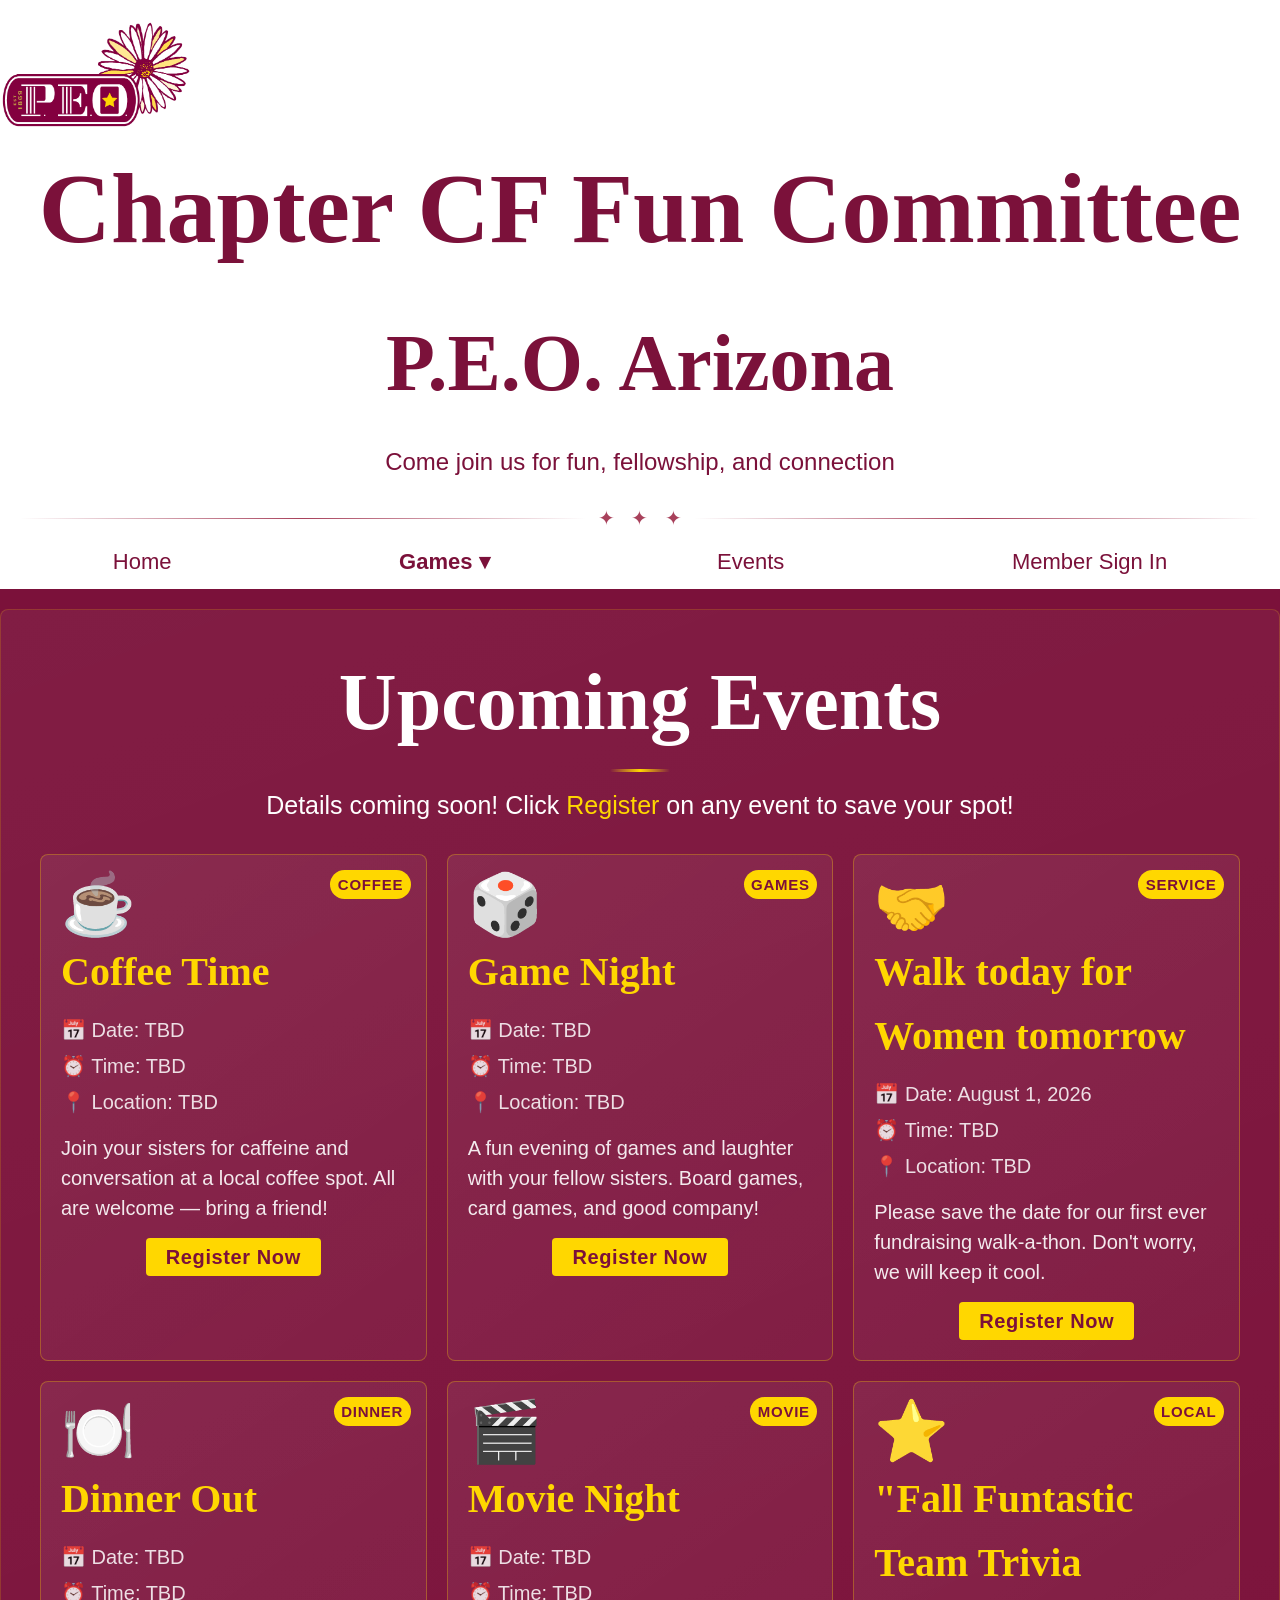
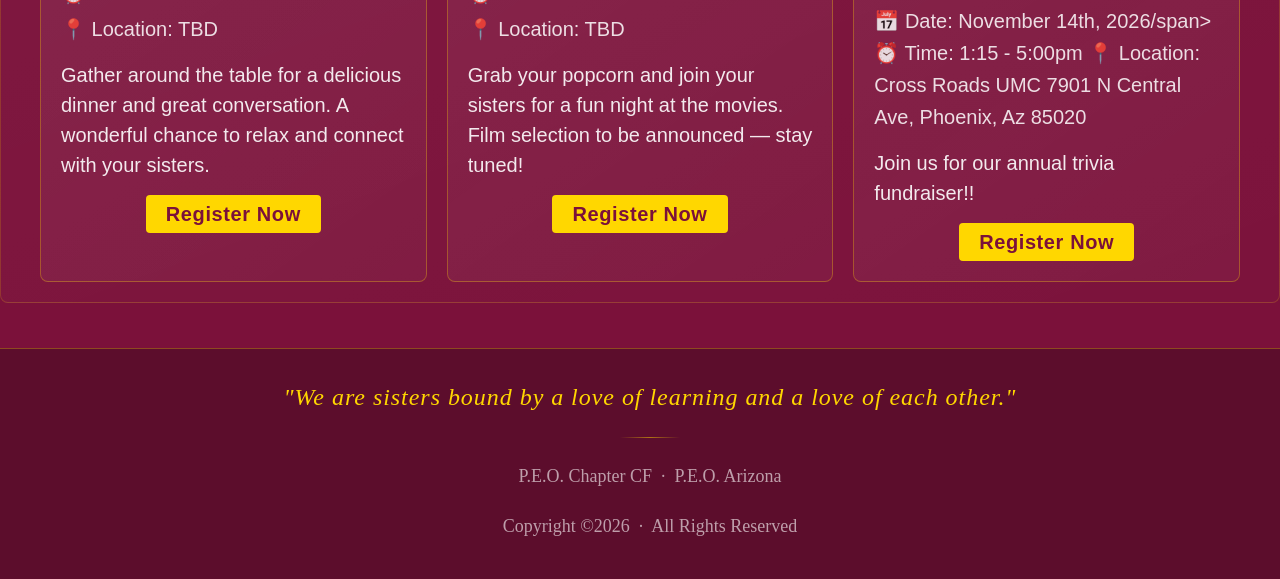
==== commit c3f170c0: "May updates" ====
--- a/events.html
+++ b/events.html
@@ -74,13 +74,13 @@
                     <article class="event-card" id="evt-serving">
                         <div class="event-badge">Service</div>
                         <div class="event-icon">🤝</div>
-                        <h3>Serving with Sisters</h3>
+                        <h3>Walk today for Women tomorrow</h3>
                         <div class="event-meta">
-                            <span class="event-date">📅 Date: TBD</span>
+                            <span class="event-date">📅 Date: August 1, 2026</span>
                             <span class="event-time">⏰ Time: TBD</span>
                             <span class="event-location">📍 Location: TBD</span>
                         </div>
-                        <p class="event-desc">One Saturday a month, we roll up our sleeves and serve our community side by side. A rewarding morning with wonderful women.</p>
+                        <p class="event-desc">Please save the date for our first ever fundraising walk-a-thon. Don't worry, we will keep it cool.</p>
                         <button class="register-btn" data-event="Serving with Sisters">Register Now</button>
                     </article>
 
@@ -116,13 +116,13 @@
                     <article class="event-card" id="evt-local">
                         <div class="event-badge">Local</div>
                         <div class="event-icon">⭐</div>
-                        <h3>Local Events</h3>
+                        <h3>"Fall Funtastic Team Trivia</h3>
                         <div class="event-meta">
-                            <span class="event-date">📅 Date: TBD</span>
-                            <span class="event-time">⏰ Time: TBD</span>
-                            <span class="event-location">📍 Location: TBD</span>
+                            <span class="event-date">📅 Date: November 14th, 2026/span>
+                            <span class="event-time">⏰ Time: 1:15 - 5:00pm</span>
+                            <span class="event-location">📍 Location: Cross Roads UMC 7901 N Central Ave, Phoenix, Az 85020</span>
                         </div>
-                        <p class="event-desc">Explore what's happening around town together! From art shows to festivals, we'll find a local event to enjoy as a group.</p>
+                        <p class="event-desc">Join us for our annual trivia fundraiser!!</p>
                         <button class="register-btn" data-event="Local Events">Register Now</button>
                     </article>
 
--- a/styles.css
+++ b/styles.css
@@ -189,7 +189,7 @@
     display: block;
     color: var(--burgundy);
     padding: 0.6rem 0.4rem;
-    font-size: 1.8rem;
+    font-size: 2.2rem;
     font-weight: bold;
     border-radius: 3px;
     cursor: pointer;
@@ -227,7 +227,7 @@
 .nav-submenu li a {
     display: block;
     color: var(--burgundy);
-    font-size: 1.8rem;
+    font-size: 2rem;
     padding: 0.6rem 1.4rem;
     text-align: left;
     border-radius: 0;
@@ -256,7 +256,7 @@
     display: block;
     color: var(--burgundy);
     padding: 0.6rem 0.4rem;
-    font-size: 1.8rem;
+    font-size: 2.2rem;
     border-radius: 3px;
     transition: background-color 0.18s, color 0.18s;
 }
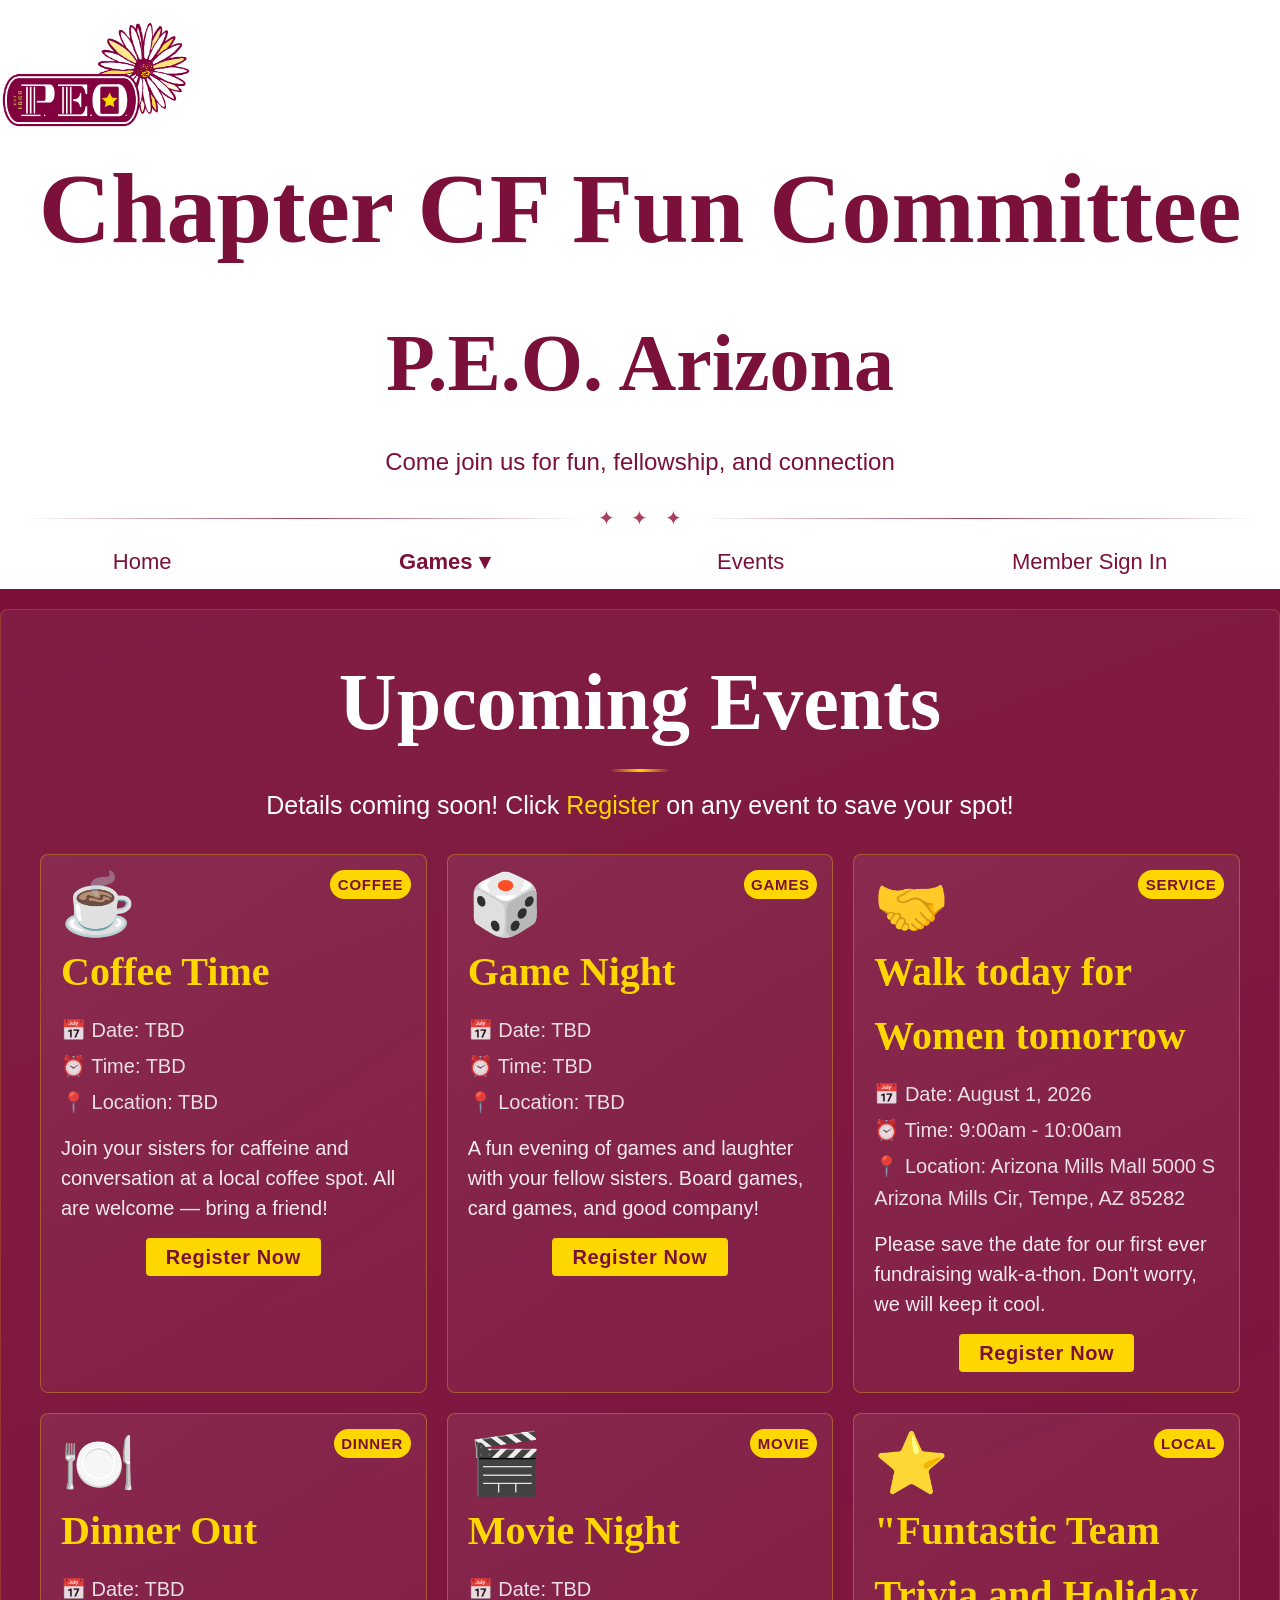
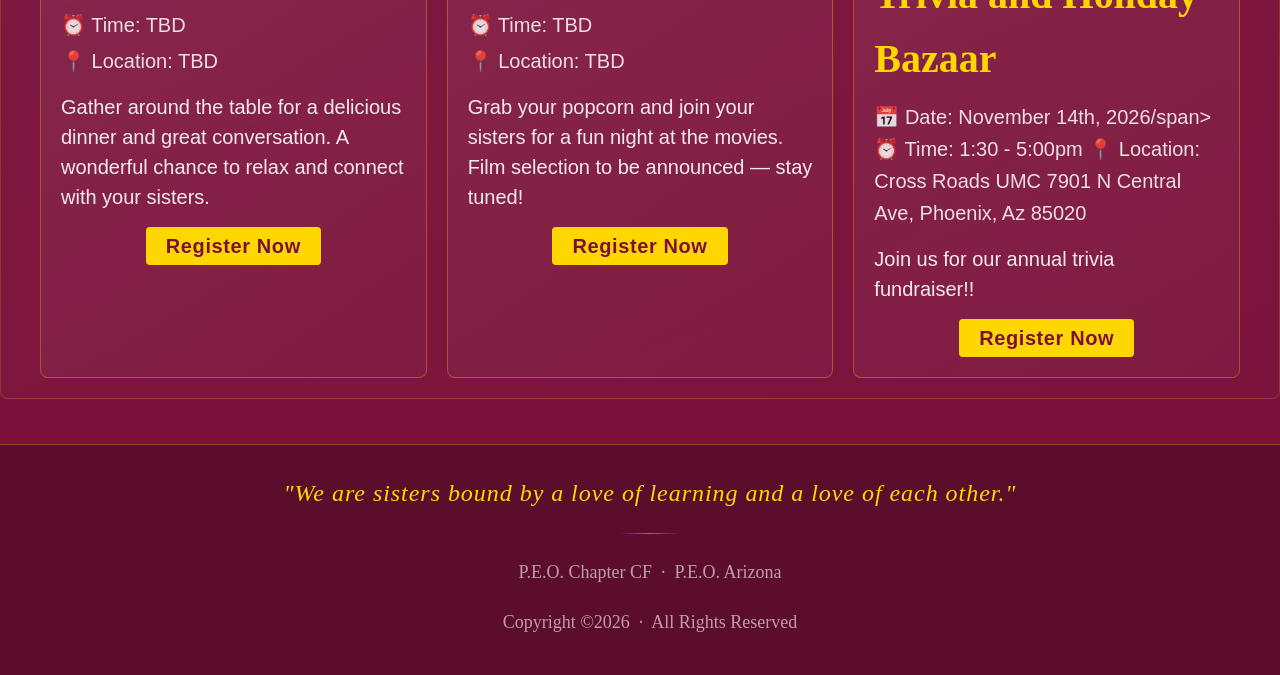
==== commit 9e0e148a: "June updates" ====
--- a/events.html
+++ b/events.html
@@ -77,8 +77,8 @@
                         <h3>Walk today for Women tomorrow</h3>
                         <div class="event-meta">
                             <span class="event-date">📅 Date: August 1, 2026</span>
-                            <span class="event-time">⏰ Time: TBD</span>
-                            <span class="event-location">📍 Location: TBD</span>
+                            <span class="event-time">⏰ Time: 9:00am - 10:00am</span>
+                            <span class="event-location">📍 Location: Arizona Mills Mall 5000 S Arizona Mills Cir, Tempe, AZ 85282</span>
                         </div>
                         <p class="event-desc">Please save the date for our first ever fundraising walk-a-thon. Don't worry, we will keep it cool.</p>
                         <button class="register-btn" data-event="Serving with Sisters">Register Now</button>
@@ -116,10 +116,10 @@
                     <article class="event-card" id="evt-local">
                         <div class="event-badge">Local</div>
                         <div class="event-icon">⭐</div>
-                        <h3>"Fall Funtastic Team Trivia</h3>
+                        <h3>"Funtastic Team Trivia and Holiday Bazaar</h3>
                         <div class="event-meta">
                             <span class="event-date">📅 Date: November 14th, 2026/span>
-                            <span class="event-time">⏰ Time: 1:15 - 5:00pm</span>
+                            <span class="event-time">⏰ Time: 1:30 - 5:00pm</span>
                             <span class="event-location">📍 Location: Cross Roads UMC 7901 N Central Ave, Phoenix, Az 85020</span>
                         </div>
                         <p class="event-desc">Join us for our annual trivia fundraiser!!</p>
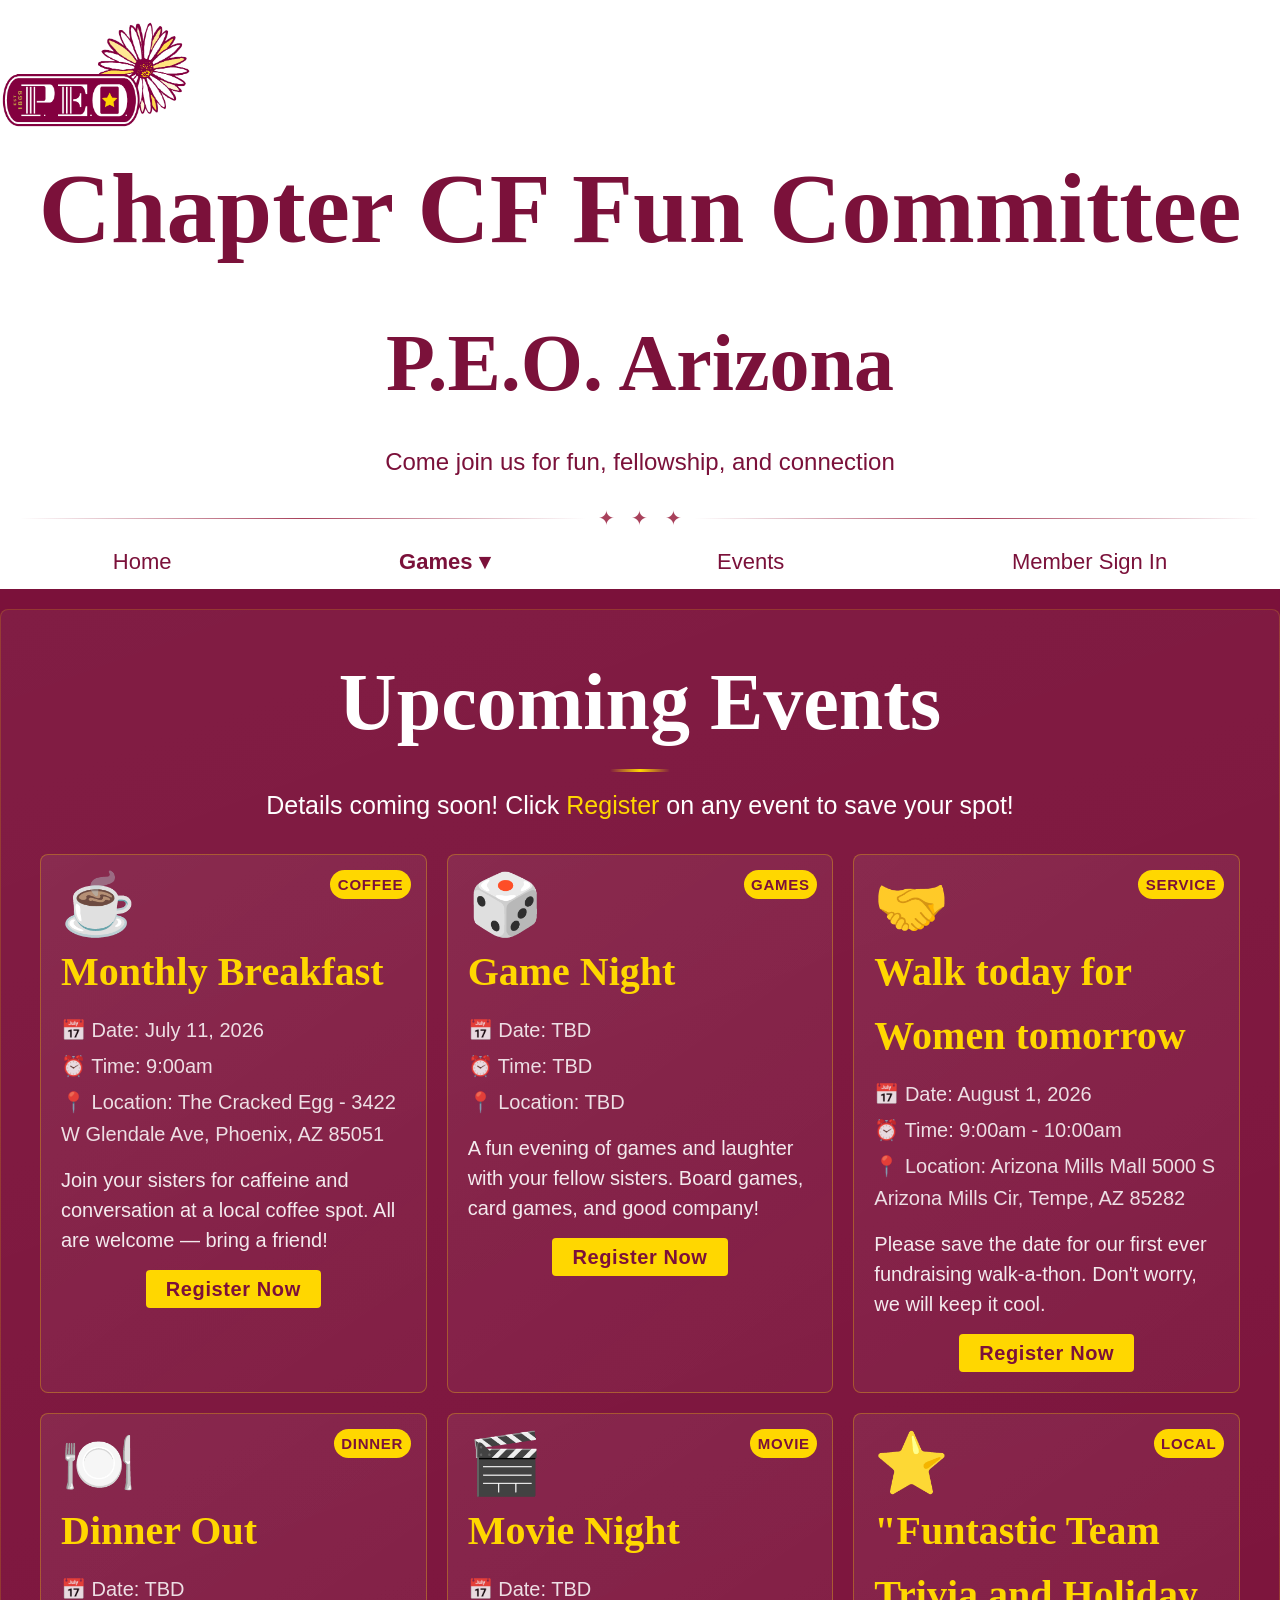
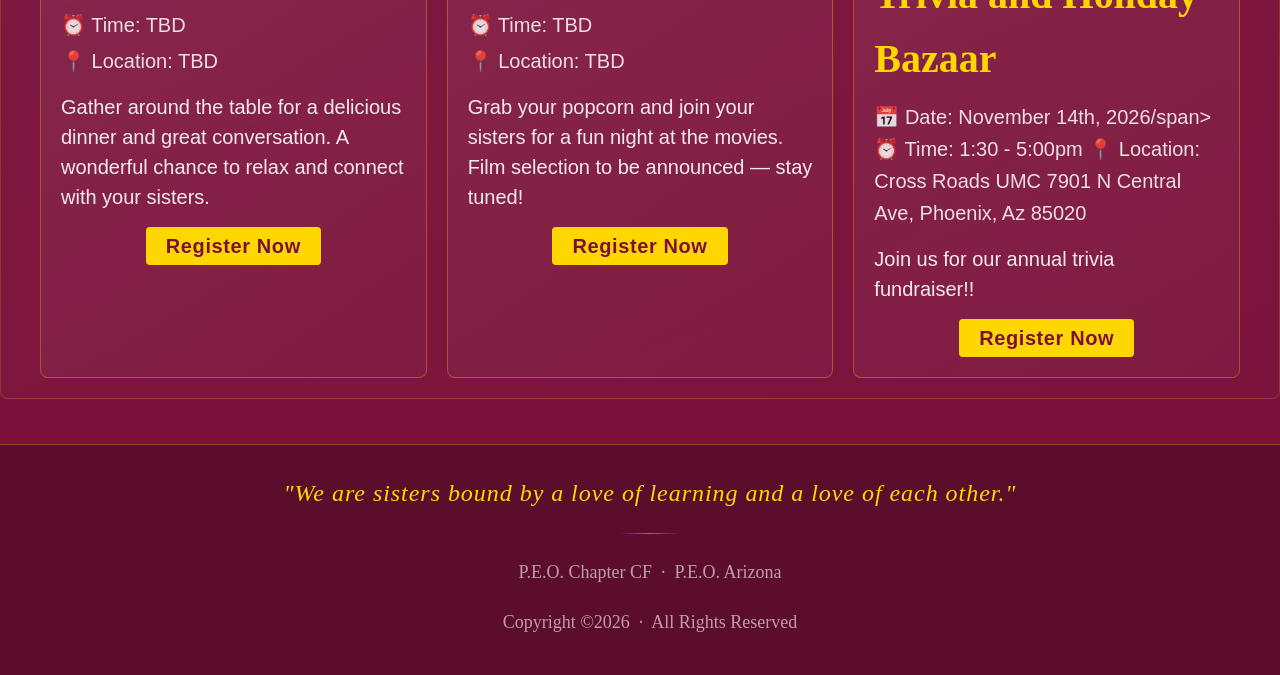
==== commit 2a4f5025: "June Event Updates" ====
--- a/events.html
+++ b/events.html
@@ -46,11 +46,11 @@
                     <article class="event-card" id="evt-coffee">
                         <div class="event-badge">Coffee</div>
                         <div class="event-icon">☕</div>
-                        <h3>Coffee Time</h3>
+                        <h3>Monthly Breakfast</h3>
                         <div class="event-meta">
-                            <span class="event-date">📅 Date: TBD</span>
-                            <span class="event-time">⏰ Time: TBD</span>
-                            <span class="event-location">📍 Location: TBD</span>
+                            <span class="event-date">📅 Date: July 11, 2026</span>
+                            <span class="event-time">⏰ Time: 9:00am</span>
+                            <span class="event-location">📍 Location: The Cracked Egg - 3422 W Glendale Ave, Phoenix, AZ 85051</span>
                         </div>
                         <p class="event-desc">Join your sisters for caffeine and conversation at a local coffee spot. All are welcome — bring a friend!</p>
                         <button class="register-btn" data-event="Coffee Time">Register Now</button>
